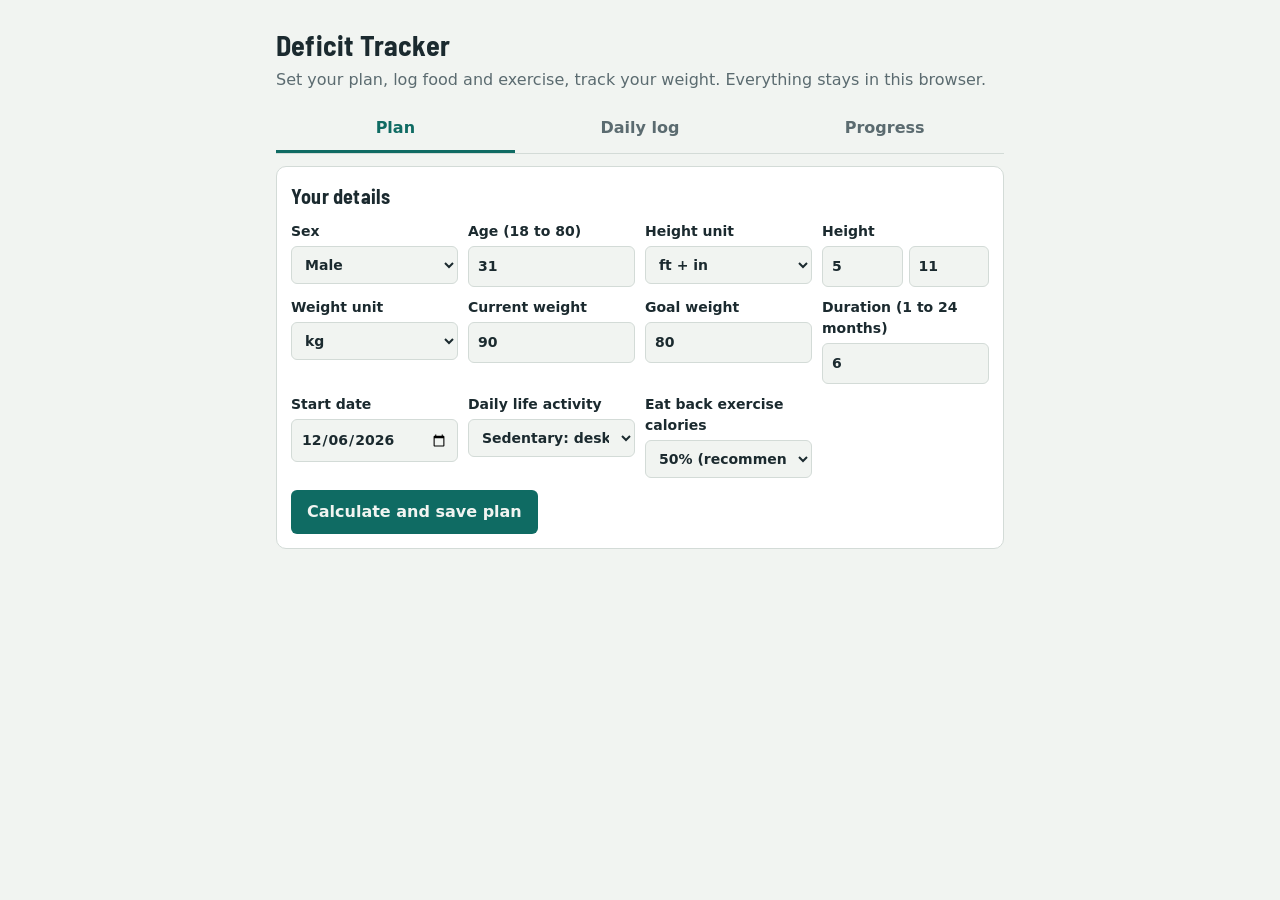
==== index.html @ 1edae93c "Add index.html for Calorie Tracker application with form for user details" ====
<!doctype html>
<html lang="en">
  <head>
    <meta charset="utf-8" />
    <meta
      name="viewport"
      content="width=device-width, initial-scale=1, viewport-fit=cover"
    />
    <title>Deficit Tracker</title>
    <link
      rel="stylesheet"
      href="https://fonts.googleapis.com/css2?family=Barlow+Semi+Condensed:wght@500;700&display=swap"
    />
    <link rel="stylesheet" href="Calorie Tracker.css" />
    <script src="Calorie Tracker.js" defer></script>
  </head>
  <body>
    <main>
      <h1>Deficit Tracker</h1>
      <p class="sub">
        Set your plan, log food and exercise, track your weight. Everything
        stays in this browser.
      </p>
      <nav role="tablist">
        <button role="tab" data-t="plan" aria-selected="true">Plan</button>
        <button role="tab" data-t="today" aria-selected="false">
          Daily log
        </button>
        <button role="tab" data-t="prog" aria-selected="false">Progress</button>
      </nav>

      <section id="plan">
        <form id="pf" class="card" novalidate>
          <h2>Your details</h2>
          <div class="grid">
            <label
              >Sex<select id="sex">
                <option value="m">Male</option>
                <option value="f">Female</option>
              </select></label
            >
            <label
              >Age (18 to 80)<input
                id="age"
                inputmode="numeric"
                step="1"
                value="31"
            /></label>
            <label
              >Height unit<select id="hu">
                <option value="ftin">ft + in</option>
                <option value="cm">cm</option>
              </select></label
            >
            <label
              >Height<span class="row"
                ><input
                  id="h1"
                  step="any"
                  value="5"
                  aria-label="feet or cm" /><input
                  id="h2"
                  step="any"
                  value="11"
                  aria-label="inches" /></span
            ></label>
            <label
              >Weight unit<select id="wu">
                <option value="kg">kg</option>
                <option value="lb">lb</option>
              </select></label
            >
            <label>Current weight<input id="wt" step="any" value="90" /></label>
            <label>Goal weight<input id="gw" step="any" value="80" /></label>
            <label
              >Duration (1 to 24 months)<input id="mo" step="1" value="6"
            /></label>
            <label>Start date<input id="sd" type="date" /></label>
            <label>Daily life activity<select id="act"></select></label>
            <label
              >Eat back exercise calories<select id="eat">
                <option value="0">0% (strict)</option>
                <option value="50" selected>50% (recommended)</option>
                <option value="100">100%</option>
              </select></label
            >
          </div>
          <div id="perr" class="err" hidden></div>
          <button class="btn" type="submit">Calculate and save plan</button>
        </form>
        <div id="pres"></div>
      </section>

      <section id="today" hidden></section>
      <section id="prog" hidden></section>
    </main>
  </body>
</html>
---- Calorie Tracker.css ----
:root {
  --bg: #f1f4f1;
  --card: #fff;
  --ink: #1b2a2f;
  --mut: #5b6b70;
  --acc: #0f6b63;
  --accsoft: #dcefec;
  --warn: #b93e0b;
  --warnsoft: #fbe6dc;
  --rule: #d3dbd7;
  --r: 10px;
  box-sizing: border-box;
  padding-top: env(safe-area-inset-top, 0px);
  padding-bottom: env(safe-area-inset-bottom, 0px);
}
@media (prefers-color-scheme: dark) {
  :root:not([data-theme="light"]) {
    --bg: #101a1c;
    --card: #172427;
    --ink: #e6efed;
    --mut: #98aaa8;
    --acc: #4fc1b4;
    --accsoft: #173b3a;
    --warn: #ff9a6b;
    --warnsoft: #3a2217;
    --rule: #2b3d40;
    color-scheme: dark;
  }
}
:root[data-theme="dark"] {
  --bg: #101a1c;
  --card: #172427;
  --ink: #e6efed;
  --mut: #98aaa8;
  --acc: #4fc1b4;
  --accsoft: #173b3a;
  --warn: #ff9a6b;
  --warnsoft: #3a2217;
  --rule: #2b3d40;
  color-scheme: dark;
}
* {
  box-sizing: border-box;
}
html {
  scroll-padding-top: env(safe-area-inset-top, 0px);
}
body {
  margin: 0;
  background: var(--bg);
  color: var(--ink);
  font:
    16px/1.5 system-ui,
    -apple-system,
    "Segoe UI",
    Roboto,
    sans-serif;
}
main {
  max-width: 760px;
  margin: 0 auto;
  padding: 16px;
}
h1,
h2,
.num {
  font-family: "Barlow Semi Condensed", "Arial Narrow", system-ui, sans-serif;
  letter-spacing: 0.2px;
}
h1 {
  font-size: 28px;
  margin: 8px 0 2px;
}
h2 {
  font-size: 20px;
  margin: 0 0 10px;
}
.sub {
  color: var(--mut);
  margin: 0 0 14px;
}
nav {
  display: flex;
  gap: 6px;
  margin: 12px 0;
  border-bottom: 1px solid var(--rule);
}
nav button {
  flex: 1;
  background: none;
  border: 0;
  border-bottom: 3px solid transparent;
  padding: 10px 4px;
  font: inherit;
  font-weight: 600;
  color: var(--mut);
  cursor: pointer;
}
nav button[aria-selected="true"] {
  color: var(--acc);
  border-bottom-color: var(--acc);
}
button:focus-visible,
input:focus-visible,
select:focus-visible {
  outline: 3px solid var(--acc);
  outline-offset: 1px;
}
.card {
  background: var(--card);
  border: 1px solid var(--rule);
  border-radius: var(--r);
  padding: 14px;
  margin-bottom: 14px;
}
.grid {
  display: grid;
  grid-template-columns: repeat(auto-fit, minmax(150px, 1fr));
  gap: 10px;
}
label {
  display: block;
  font-size: 14px;
  font-weight: 600;
}
input,
select {
  width: 100%;
  margin-top: 4px;
  padding: 9px;
  font: inherit;
  color: var(--ink);
  background: var(--bg);
  border: 1px solid var(--rule);
  border-radius: 6px;
}
.row {
  display: flex;
  gap: 6px;
}
.btn {
  background: var(--acc);
  color: var(--bg);
  border: 0;
  border-radius: 6px;
  padding: 10px 16px;
  font: inherit;
  font-weight: 700;
  cursor: pointer;
  margin-top: 12px;
}
.btn.alt {
  background: none;
  color: var(--ink);
  border: 1px solid var(--rule);
}
.btn.del {
  margin: 0;
  padding: 2px 8px;
  background: none;
  color: var(--warn);
  border: 1px solid var(--rule);
}
.err {
  background: var(--warnsoft);
  color: var(--warn);
  border-radius: 6px;
  padding: 8px 12px;
  margin-top: 10px;
}
.err ul {
  margin: 0;
  padding-left: 18px;
}
.note {
  background: var(--accsoft);
  border-radius: 6px;
  padding: 8px 12px;
  margin: 8px 0;
  font-size: 14px;
}
.note.w {
  background: var(--warnsoft);
  color: var(--warn);
}
table {
  width: 100%;
  border-collapse: collapse;
  font-size: 15px;
}
td,
th {
  padding: 6px 4px;
  border-bottom: 1px solid var(--rule);
  text-align: left;
  vertical-align: top;
}
td:last-child,
th:last-child {
  text-align: right;
}
.scroll {
  overflow-x: auto;
}
.hero {
  display: flex;
  align-items: baseline;
  gap: 10px;
  flex-wrap: wrap;
}
.big {
  font-size: 56px;
  line-height: 1;
  font-weight: 700;
  color: var(--acc);
}
.big.over {
  color: var(--warn);
}
.bar {
  height: 12px;
  background: var(--rule);
  border-radius: 6px;
  overflow: hidden;
  margin: 10px 0;
}
.bar i {
  display: block;
  height: 100%;
  background: var(--acc);
}
.bar i.over {
  background: var(--warn);
}
.mac {
  display: grid;
  grid-template-columns: repeat(3, 1fr);
  gap: 8px;
  margin-top: 8px;
  font-size: 14px;
}
.mut {
  color: var(--mut);
  font-size: 14px;
}
[hidden] {
  display: none !important;
}
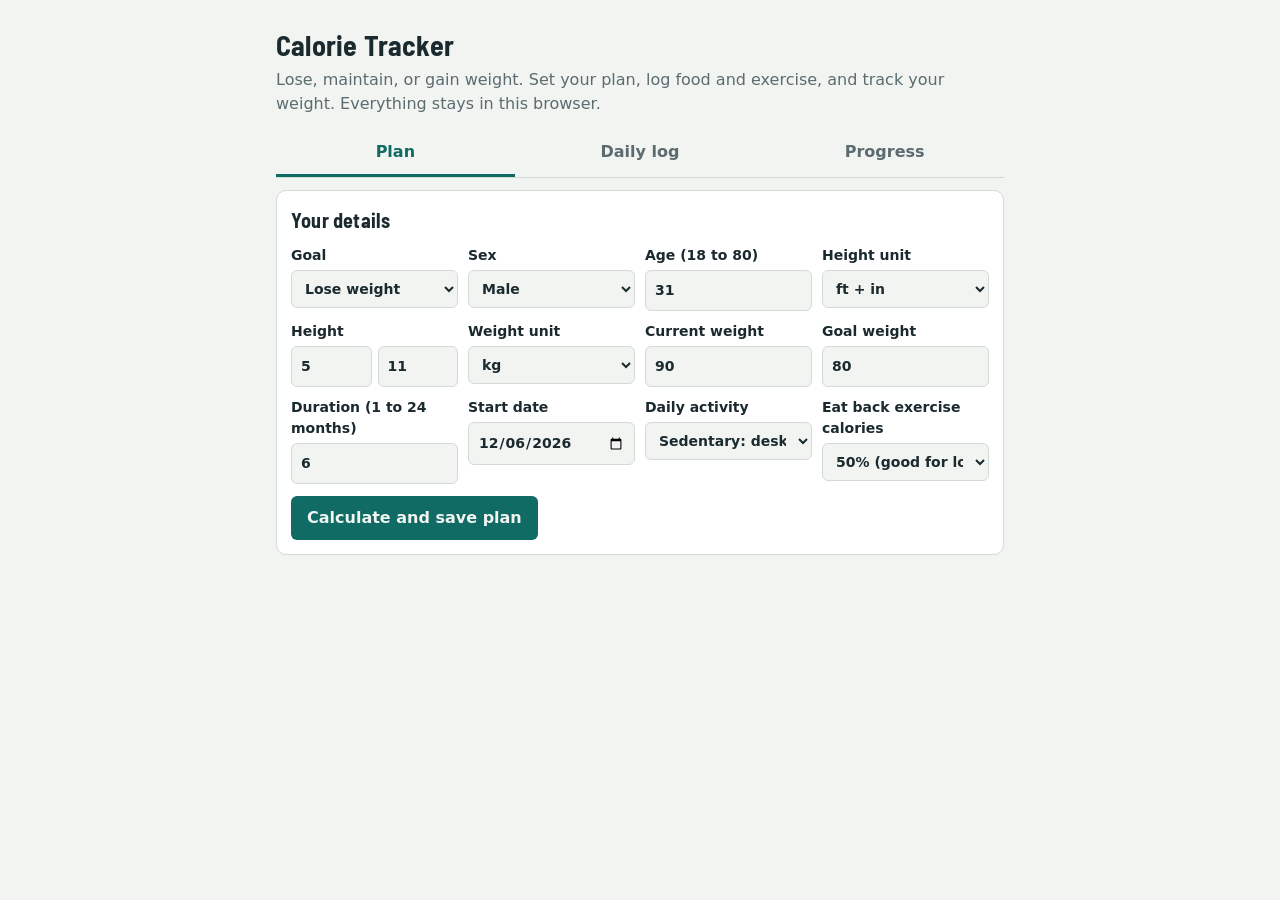
==== commit 86edfe7b: "Refactor calorie tracker application to support weight maintenance and gain goals; update README and" ====
--- a/index.html
+++ b/index.html
@@ -6,7 +6,7 @@
       name="viewport"
       content="width=device-width, initial-scale=1, viewport-fit=cover"
     />
-    <title>Deficit Tracker</title>
+    <title>Calorie Tracker</title>
     <link
       rel="stylesheet"
       href="https://fonts.googleapis.com/css2?family=Barlow+Semi+Condensed:wght@500;700&display=swap"
@@ -16,10 +16,10 @@
   </head>
   <body>
     <main>
-      <h1>Deficit Tracker</h1>
+      <h1>Calorie Tracker</h1>
       <p class="sub">
-        Set your plan, log food and exercise, track your weight. Everything
-        stays in this browser.
+        Lose, maintain, or gain weight. Set your plan, log food and exercise,
+        and track your weight. Everything stays in this browser.
       </p>
       <nav role="tablist">
         <button role="tab" data-t="plan" aria-selected="true">Plan</button>
@@ -33,6 +33,13 @@
         <form id="pf" class="card" novalidate>
           <h2>Your details</h2>
           <div class="grid">
+            <label
+              >Goal<select id="gl">
+                <option value="lose">Lose weight</option>
+                <option value="maintain">Maintain weight</option>
+                <option value="gain">Gain weight</option>
+              </select></label
+            >
             <label
               >Sex<select id="sex">
                 <option value="m">Male</option>
@@ -76,12 +83,12 @@
               >Duration (1 to 24 months)<input id="mo" step="1" value="6"
             /></label>
             <label>Start date<input id="sd" type="date" /></label>
-            <label>Daily life activity<select id="act"></select></label>
+            <label>Daily activity<select id="act"></select></label>
             <label
               >Eat back exercise calories<select id="eat">
                 <option value="0">0% (strict)</option>
-                <option value="50" selected>50% (recommended)</option>
-                <option value="100">100%</option>
+                <option value="50" selected>50% (good for losing)</option>
+                <option value="100">100% (good for gaining)</option>
               </select></label
             >
           </div>
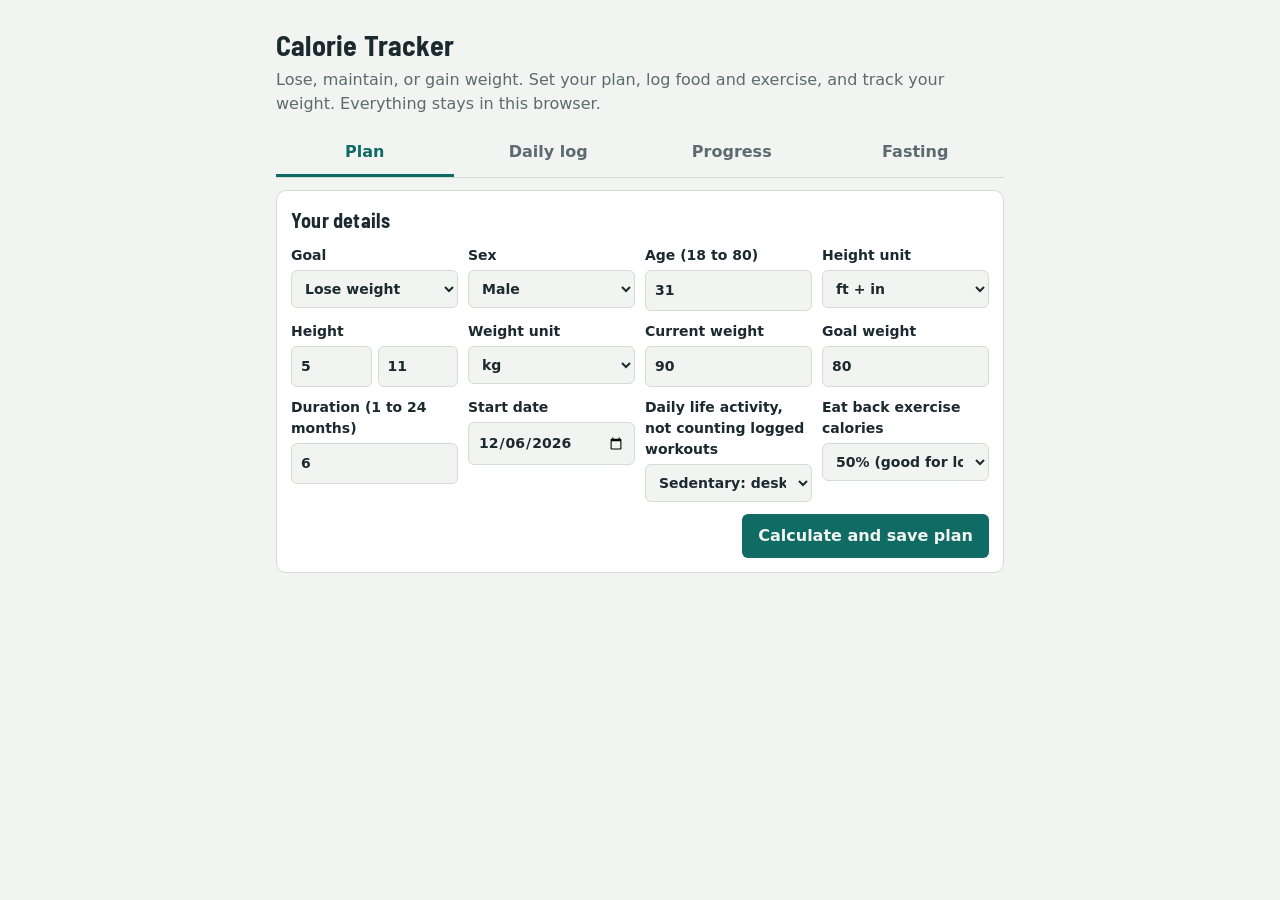
==== commit 1bd78e94: "Add fasting tracker functionality: implement fasting tab with safety check, target selection, and fa" ====
--- a/index.html
+++ b/index.html
@@ -27,6 +27,7 @@
           Daily log
         </button>
         <button role="tab" data-t="prog" aria-selected="false">Progress</button>
+        <button role="tab" data-t="fast" aria-selected="false">Fasting</button>
       </nav>
 
       <section id="plan">
@@ -83,7 +84,11 @@
               >Duration (1 to 24 months)<input id="mo" step="1" value="6"
             /></label>
             <label>Start date<input id="sd" type="date" /></label>
-            <label>Daily activity<select id="act"></select></label>
+            <label
+              >Daily life activity, not counting logged workouts<select
+                id="act"
+              ></select
+            ></label>
             <label
               >Eat back exercise calories<select id="eat">
                 <option value="0">0% (strict)</option>
@@ -100,6 +105,7 @@
 
       <section id="today" hidden></section>
       <section id="prog" hidden></section>
+      <section id="fast" hidden></section>
     </main>
   </body>
 </html>
--- a/Calorie Tracker.css
+++ b/Calorie Tracker.css
@@ -246,3 +246,8 @@
 [hidden] {
   display: none !important;
 }
+
+.btn:not(.del) {
+  display: block;
+  margin-left: auto;
+}
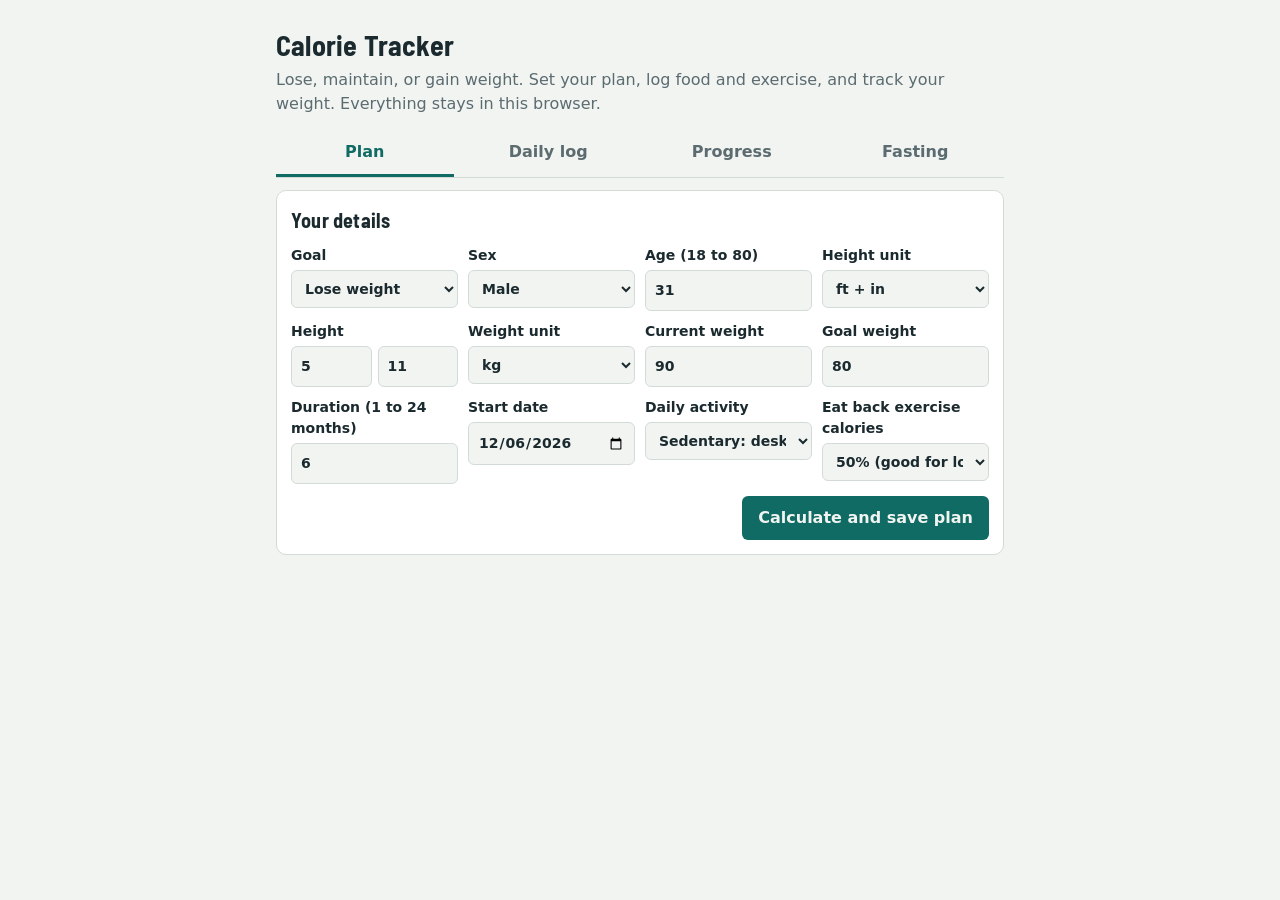
==== commit 9e95055e: "Simplify daily activity input in plan form: update label and remove unnecessary line breaks" ====
--- a/index.html
+++ b/index.html
@@ -84,11 +84,7 @@
               >Duration (1 to 24 months)<input id="mo" step="1" value="6"
             /></label>
             <label>Start date<input id="sd" type="date" /></label>
-            <label
-              >Daily life activity, not counting logged workouts<select
-                id="act"
-              ></select
-            ></label>
+            <label>Daily activity<select id="act"></select></label>
             <label
               >Eat back exercise calories<select id="eat">
                 <option value="0">0% (strict)</option>
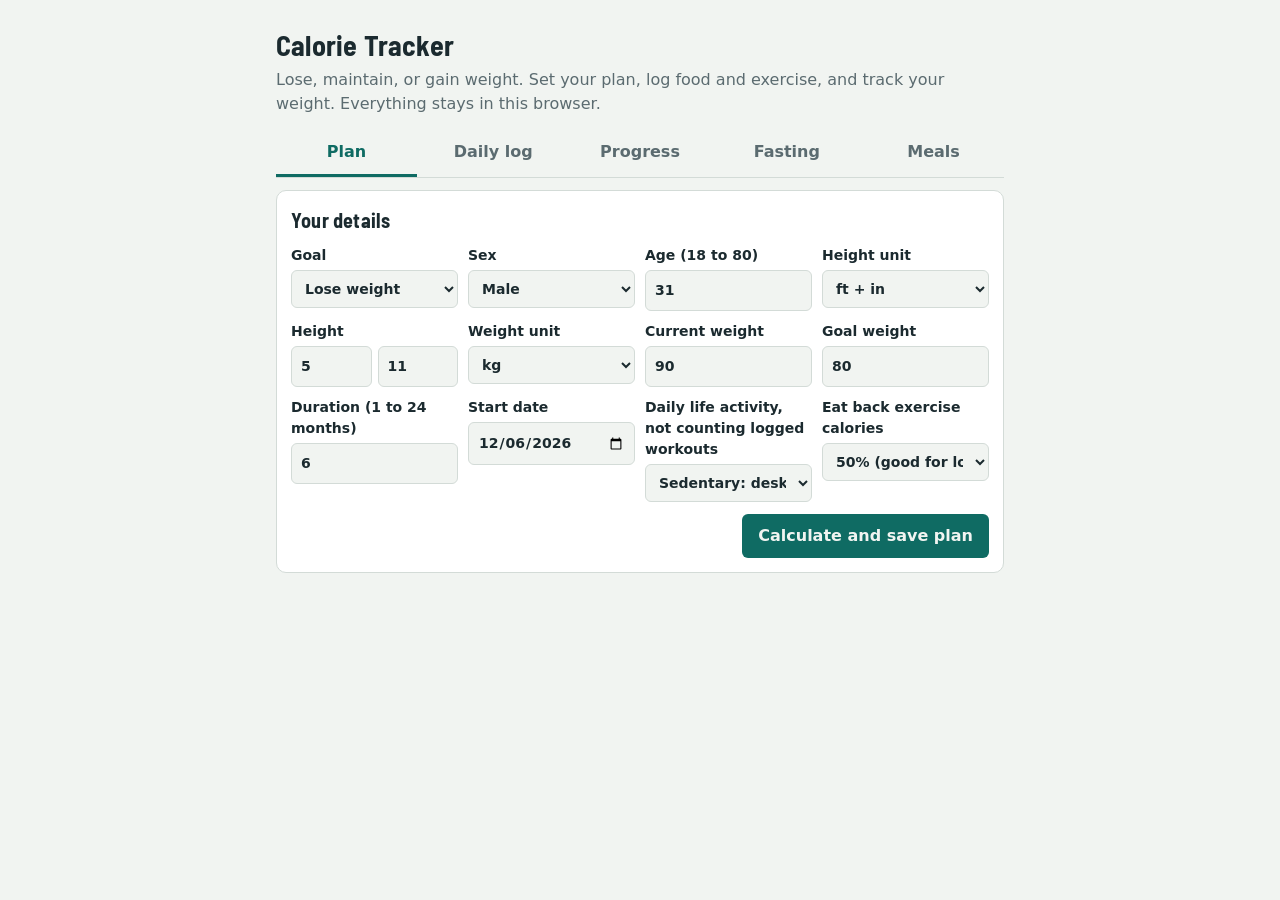
==== commit c04337f2: "reverted to previous version" ====
--- a/index.html
+++ b/index.html
@@ -28,6 +28,7 @@
         </button>
         <button role="tab" data-t="prog" aria-selected="false">Progress</button>
         <button role="tab" data-t="fast" aria-selected="false">Fasting</button>
+        <button role="tab" data-t="meals" aria-selected="false">Meals</button>
       </nav>
 
       <section id="plan">
@@ -84,7 +85,11 @@
               >Duration (1 to 24 months)<input id="mo" step="1" value="6"
             /></label>
             <label>Start date<input id="sd" type="date" /></label>
-            <label>Daily activity<select id="act"></select></label>
+            <label
+              >Daily life activity, not counting logged workouts<select
+                id="act"
+              ></select
+            ></label>
             <label
               >Eat back exercise calories<select id="eat">
                 <option value="0">0% (strict)</option>
@@ -102,6 +107,7 @@
       <section id="today" hidden></section>
       <section id="prog" hidden></section>
       <section id="fast" hidden></section>
+      <section id="meals" hidden></section>
     </main>
   </body>
 </html>
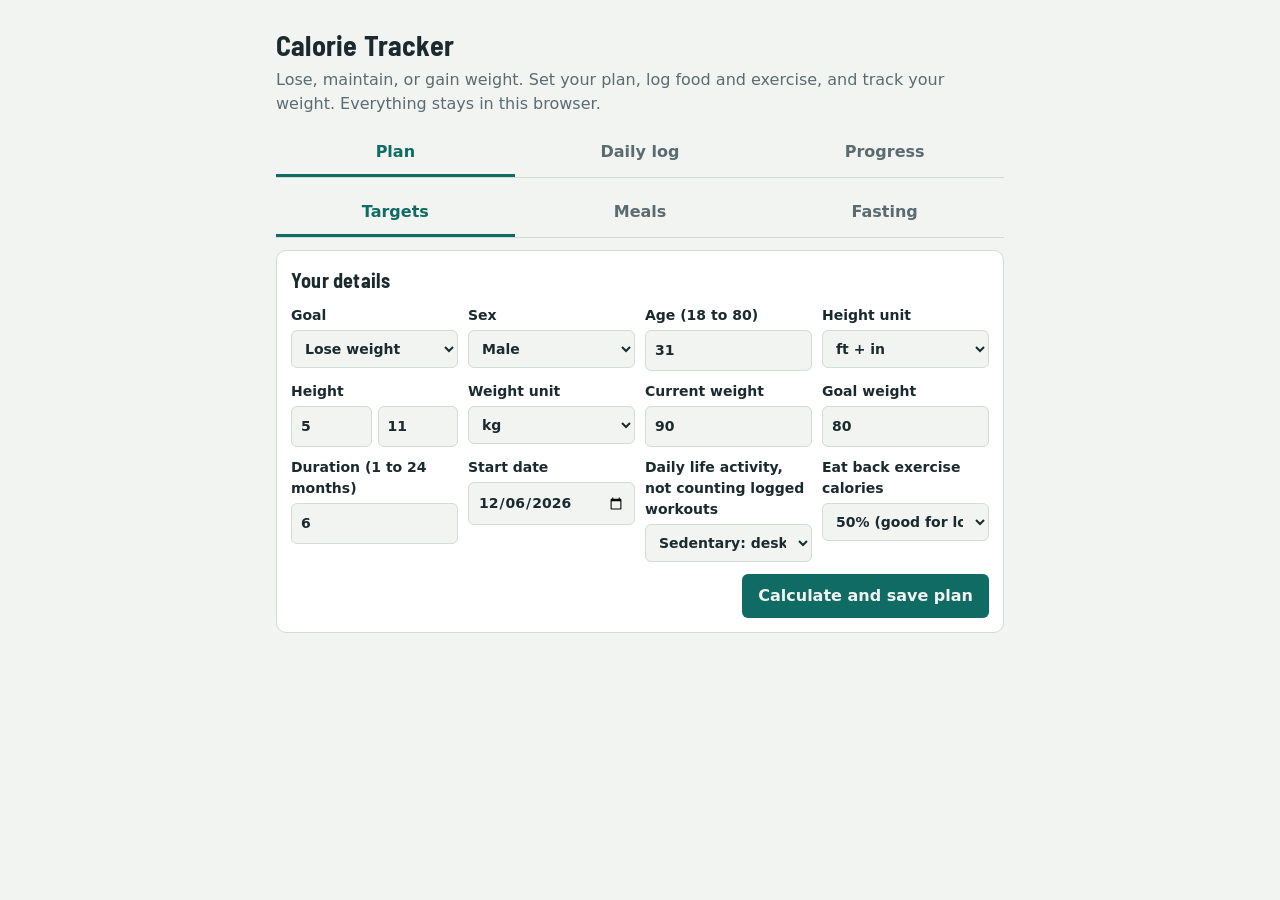
==== commit f564bce3: "Refactor tabs and sections in HTML: update navigation structure and clarify meal planning references" ====
--- a/index.html
+++ b/index.html
@@ -21,93 +21,104 @@
         Lose, maintain, or gain weight. Set your plan, log food and exercise,
         and track your weight. Everything stays in this browser.
       </p>
-      <nav role="tablist">
+      <nav id="tabs" role="tablist">
         <button role="tab" data-t="plan" aria-selected="true">Plan</button>
         <button role="tab" data-t="today" aria-selected="false">
           Daily log
         </button>
         <button role="tab" data-t="prog" aria-selected="false">Progress</button>
-        <button role="tab" data-t="fast" aria-selected="false">Fasting</button>
-        <button role="tab" data-t="meals" aria-selected="false">Meals</button>
       </nav>
 
       <section id="plan">
-        <form id="pf" class="card" novalidate>
-          <h2>Your details</h2>
-          <div class="grid">
-            <label
-              >Goal<select id="gl">
-                <option value="lose">Lose weight</option>
-                <option value="maintain">Maintain weight</option>
-                <option value="gain">Gain weight</option>
-              </select></label
-            >
-            <label
-              >Sex<select id="sex">
-                <option value="m">Male</option>
-                <option value="f">Female</option>
-              </select></label
-            >
-            <label
-              >Age (18 to 80)<input
-                id="age"
-                inputmode="numeric"
-                step="1"
-                value="31"
-            /></label>
-            <label
-              >Height unit<select id="hu">
-                <option value="ftin">ft + in</option>
-                <option value="cm">cm</option>
-              </select></label
-            >
-            <label
-              >Height<span class="row"
-                ><input
-                  id="h1"
-                  step="any"
-                  value="5"
-                  aria-label="feet or cm" /><input
-                  id="h2"
-                  step="any"
-                  value="11"
-                  aria-label="inches" /></span
-            ></label>
-            <label
-              >Weight unit<select id="wu">
-                <option value="kg">kg</option>
-                <option value="lb">lb</option>
-              </select></label
-            >
-            <label>Current weight<input id="wt" step="any" value="90" /></label>
-            <label>Goal weight<input id="gw" step="any" value="80" /></label>
-            <label
-              >Duration (1 to 24 months)<input id="mo" step="1" value="6"
-            /></label>
-            <label>Start date<input id="sd" type="date" /></label>
-            <label
-              >Daily life activity, not counting logged workouts<select
-                id="act"
-              ></select
-            ></label>
-            <label
-              >Eat back exercise calories<select id="eat">
-                <option value="0">0% (strict)</option>
-                <option value="50" selected>50% (good for losing)</option>
-                <option value="100">100% (good for gaining)</option>
-              </select></label
-            >
-          </div>
-          <div id="perr" class="err" hidden></div>
-          <button class="btn" type="submit">Calculate and save plan</button>
-        </form>
-        <div id="pres"></div>
+        <nav id="subtabs" role="tablist" aria-label="Plan sections">
+          <button role="tab" data-s="targets" aria-selected="true">
+            Targets
+          </button>
+          <button role="tab" data-s="meals" aria-selected="false">Meals</button>
+          <button role="tab" data-s="fast" aria-selected="false">
+            Fasting
+          </button>
+        </nav>
+        <div id="ptargets">
+          <form id="pf" class="card" novalidate>
+            <h2>Your details</h2>
+            <div class="grid">
+              <label
+                >Goal<select id="gl">
+                  <option value="lose">Lose weight</option>
+                  <option value="maintain">Maintain weight</option>
+                  <option value="gain">Gain weight</option>
+                </select></label
+              >
+              <label
+                >Sex<select id="sex">
+                  <option value="m">Male</option>
+                  <option value="f">Female</option>
+                </select></label
+              >
+              <label
+                >Age (18 to 80)<input
+                  id="age"
+                  inputmode="numeric"
+                  step="1"
+                  value="31"
+              /></label>
+              <label
+                >Height unit<select id="hu">
+                  <option value="ftin">ft + in</option>
+                  <option value="cm">cm</option>
+                </select></label
+              >
+              <label
+                >Height<span class="row"
+                  ><input
+                    id="h1"
+                    step="any"
+                    value="5"
+                    aria-label="feet or cm" /><input
+                    id="h2"
+                    step="any"
+                    value="11"
+                    aria-label="inches" /></span
+              ></label>
+              <label
+                >Weight unit<select id="wu">
+                  <option value="kg">kg</option>
+                  <option value="lb">lb</option>
+                </select></label
+              >
+              <label
+                >Current weight<input id="wt" step="any" value="90"
+              /></label>
+              <label>Goal weight<input id="gw" step="any" value="80" /></label>
+              <label
+                >Duration (1 to 24 months)<input id="mo" step="1" value="6"
+              /></label>
+              <label>Start date<input id="sd" type="date" /></label>
+              <label
+                >Daily life activity, not counting logged workouts<select
+                  id="act"
+                ></select
+              ></label>
+              <label
+                >Eat back exercise calories<select id="eat">
+                  <option value="0">0% (strict)</option>
+                  <option value="50" selected>50% (good for losing)</option>
+                  <option value="100">100% (good for gaining)</option>
+                </select></label
+              >
+            </div>
+            <div id="perr" class="err" hidden></div>
+            <button class="btn" type="submit">Calculate and save plan</button>
+          </form>
+          <div id="pres"></div>
+        </div>
+        <div id="meals" hidden></div>
+        <div id="fast" hidden></div>
       </section>
 
       <section id="today" hidden></section>
       <section id="prog" hidden></section>
-      <section id="fast" hidden></section>
-      <section id="meals" hidden></section>
     </main>
   </body>
 </html>
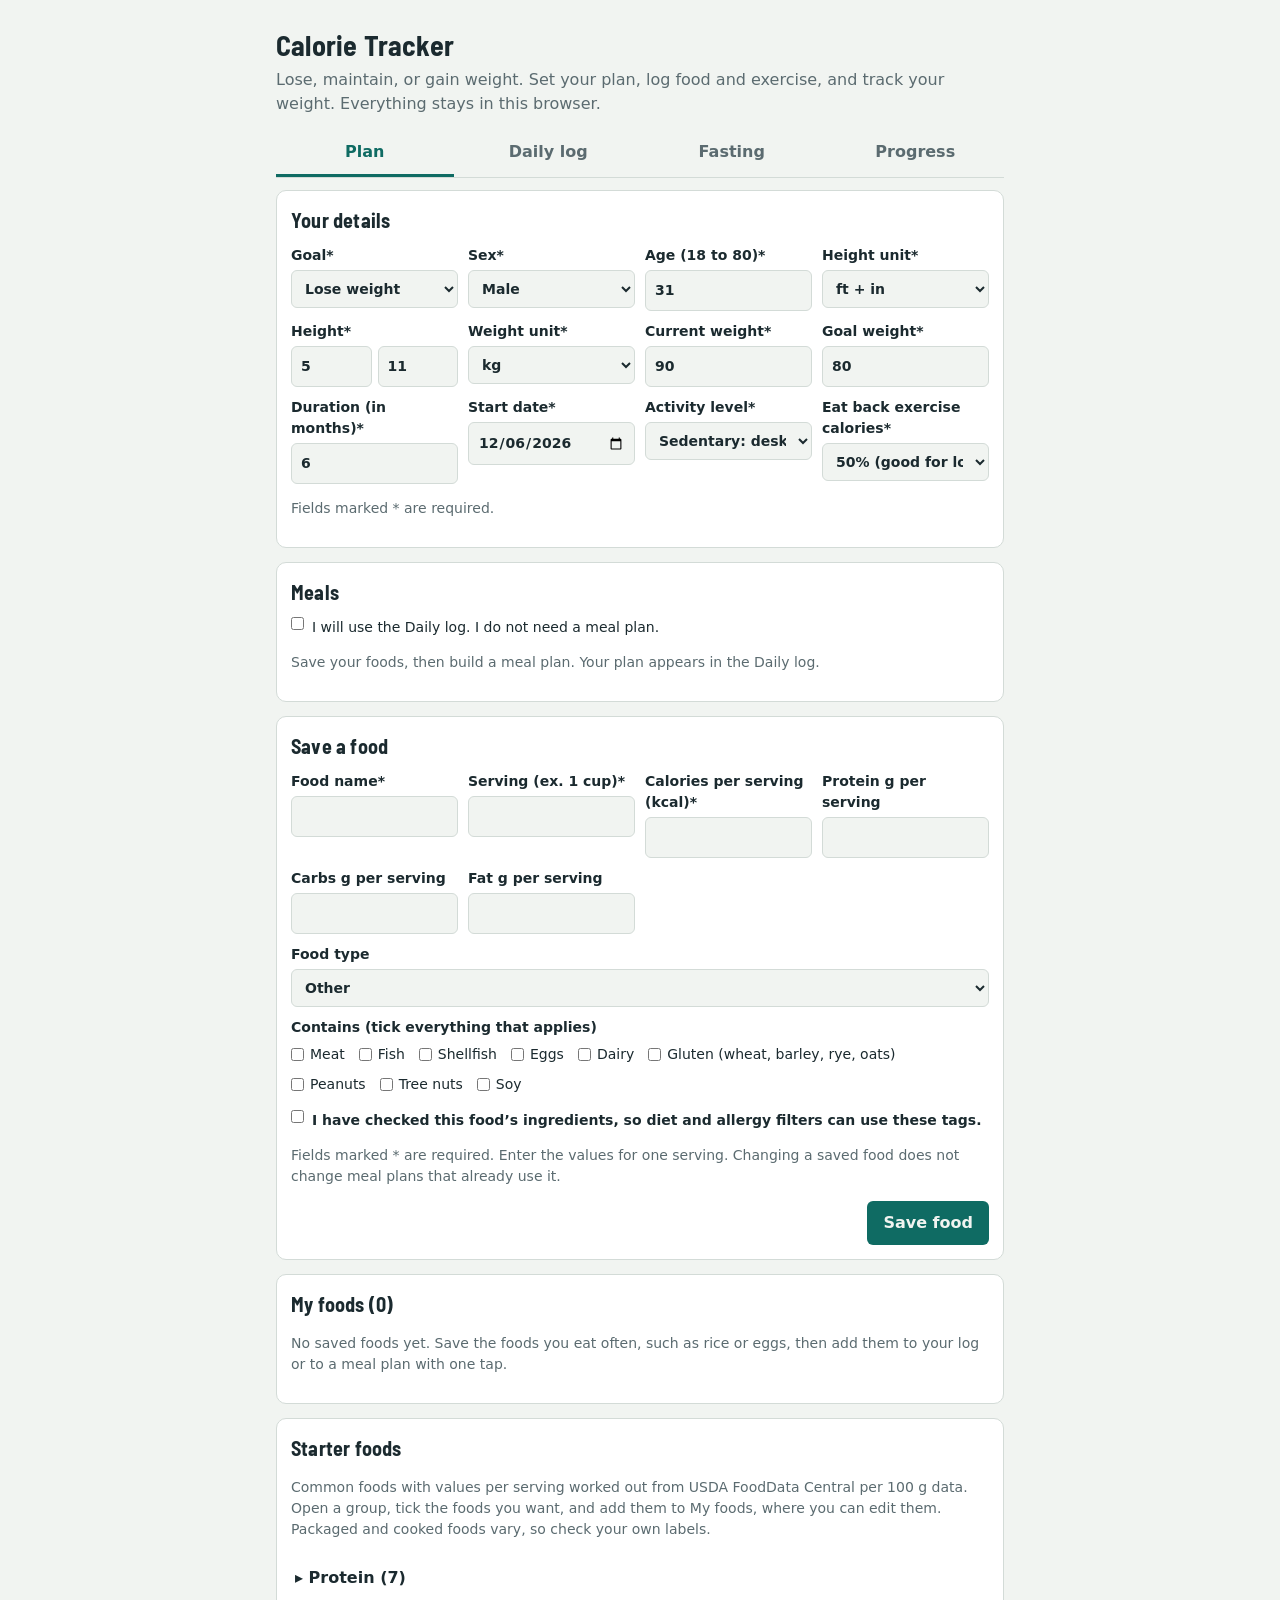
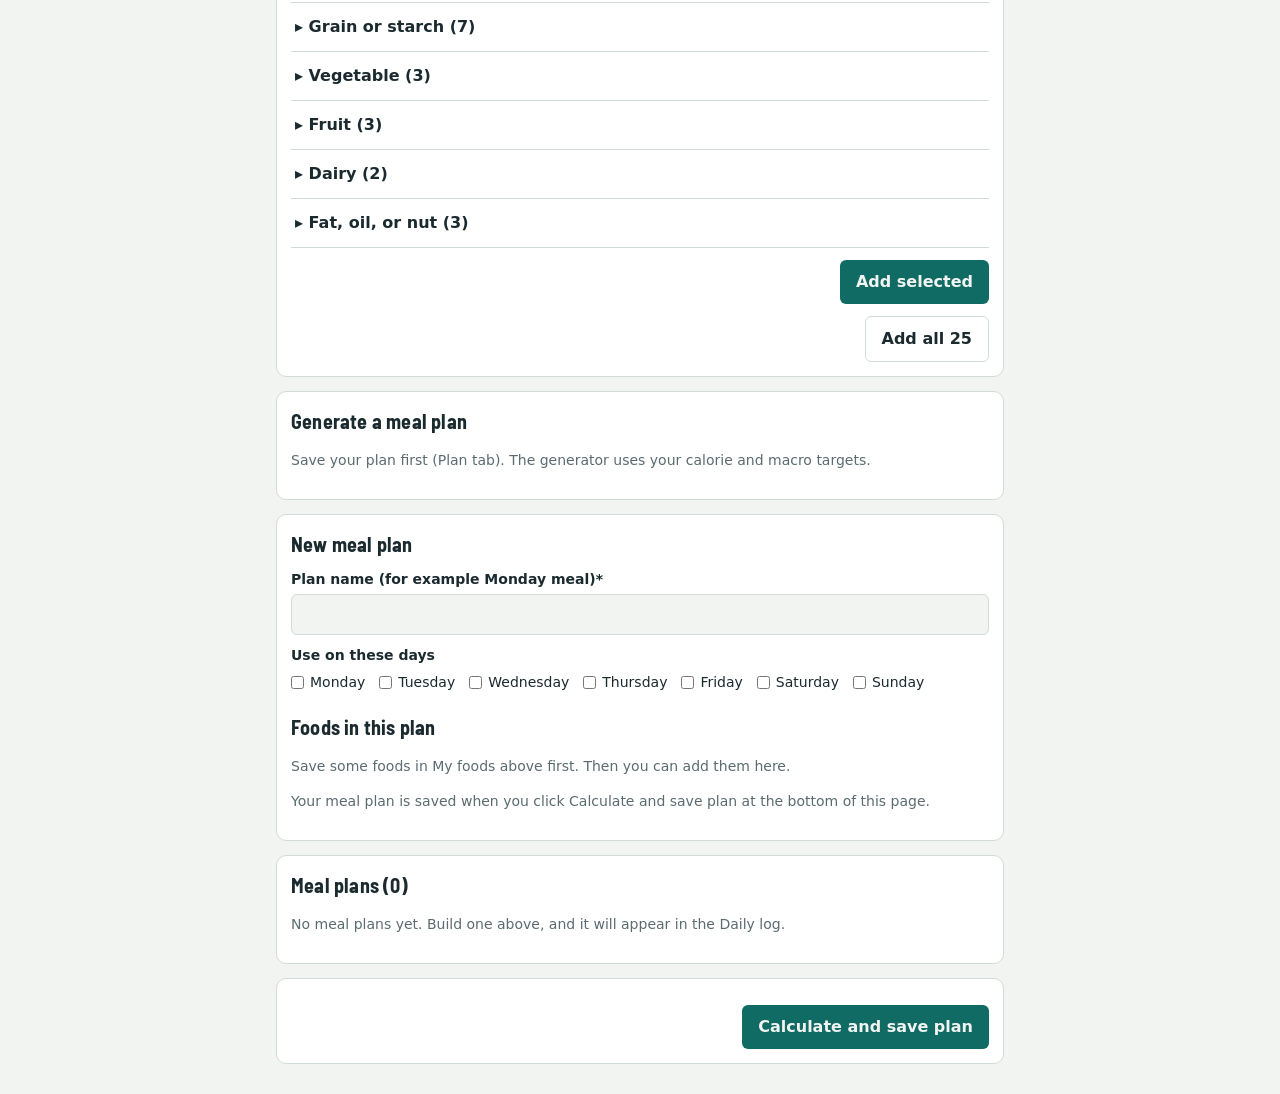
==== commit 03419dbb: "Update README and HTML structure to reflect new app tabs and features - Changed the app's tab struct" ====
--- a/index.html
+++ b/index.html
@@ -26,99 +26,90 @@
         <button role="tab" data-t="today" aria-selected="false">
           Daily log
         </button>
+        <button role="tab" data-t="fast" aria-selected="false">Fasting</button>
         <button role="tab" data-t="prog" aria-selected="false">Progress</button>
       </nav>
 
       <section id="plan">
-        <nav id="subtabs" role="tablist" aria-label="Plan sections">
-          <button role="tab" data-s="targets" aria-selected="true">
-            Targets
+        <form id="pf" class="card" novalidate>
+          <h2>Your details</h2>
+          <div class="grid">
+            <label
+              >Goal*<select id="gl">
+                <option value="lose">Lose weight</option>
+                <option value="maintain">Maintain weight</option>
+                <option value="gain">Gain weight</option>
+              </select></label
+            >
+            <label
+              >Sex*<select id="sex">
+                <option value="m">Male</option>
+                <option value="f">Female</option>
+              </select></label
+            >
+            <label
+              >Age (18 to 80)*<input
+                id="age"
+                inputmode="numeric"
+                step="1"
+                value="31"
+            /></label>
+            <label
+              >Height unit*<select id="hu">
+                <option value="ftin">ft + in</option>
+                <option value="cm">cm</option>
+              </select></label
+            >
+            <label
+              >Height*<span class="row"
+                ><input
+                  id="h1"
+                  step="any"
+                  value="5"
+                  aria-label="feet or cm" /><input
+                  id="h2"
+                  step="any"
+                  value="11"
+                  aria-label="inches" /></span
+            ></label>
+            <label
+              >Weight unit*<select id="wu">
+                <option value="kg">kg</option>
+                <option value="lb">lb</option>
+              </select></label
+            >
+            <label
+              >Current weight*<input id="wt" step="any" value="90"
+            /></label>
+            <label>Goal weight*<input id="gw" step="any" value="80" /></label>
+            <label
+              >Duration (in months)*<input id="mo" step="1" value="6"
+            /></label>
+            <label>Start date*<input id="sd" type="date" /></label>
+            <label>Activity level*<select id="act"></select></label>
+            <label
+              >Eat back exercise calories*<select id="eat">
+                <option value="0">0% (strict)</option>
+                <option value="50" selected>50% (good for losing)</option>
+                <option value="100">100% (good for gaining)</option>
+              </select></label
+            >
+          </div>
+          <p class="mut">Fields marked * are required.</p>
+        </form>
+        <div id="meals"></div>
+        <div class="card">
+          <div id="perr" class="err" hidden></div>
+          <button class="btn" type="submit" form="pf">
+            Calculate and save plan
           </button>
-          <button role="tab" data-s="meals" aria-selected="false">Meals</button>
-          <button role="tab" data-s="fast" aria-selected="false">
-            Fasting
-          </button>
-        </nav>
-        <div id="ptargets">
-          <form id="pf" class="card" novalidate>
-            <h2>Your details</h2>
-            <div class="grid">
-              <label
-                >Goal<select id="gl">
-                  <option value="lose">Lose weight</option>
-                  <option value="maintain">Maintain weight</option>
-                  <option value="gain">Gain weight</option>
-                </select></label
-              >
-              <label
-                >Sex<select id="sex">
-                  <option value="m">Male</option>
-                  <option value="f">Female</option>
-                </select></label
-              >
-              <label
-                >Age (18 to 80)<input
-                  id="age"
-                  inputmode="numeric"
-                  step="1"
-                  value="31"
-              /></label>
-              <label
-                >Height unit<select id="hu">
-                  <option value="ftin">ft + in</option>
-                  <option value="cm">cm</option>
-                </select></label
-              >
-              <label
-                >Height<span class="row"
-                  ><input
-                    id="h1"
-                    step="any"
-                    value="5"
-                    aria-label="feet or cm" /><input
-                    id="h2"
-                    step="any"
-                    value="11"
-                    aria-label="inches" /></span
-              ></label>
-              <label
-                >Weight unit<select id="wu">
-                  <option value="kg">kg</option>
-                  <option value="lb">lb</option>
-                </select></label
-              >
-              <label
-                >Current weight<input id="wt" step="any" value="90"
-              /></label>
-              <label>Goal weight<input id="gw" step="any" value="80" /></label>
-              <label
-                >Duration (1 to 24 months)<input id="mo" step="1" value="6"
-              /></label>
-              <label>Start date<input id="sd" type="date" /></label>
-              <label
-                >Daily life activity, not counting logged workouts<select
-                  id="act"
-                ></select
-              ></label>
-              <label
-                >Eat back exercise calories<select id="eat">
-                  <option value="0">0% (strict)</option>
-                  <option value="50" selected>50% (good for losing)</option>
-                  <option value="100">100% (good for gaining)</option>
-                </select></label
-              >
-            </div>
-            <div id="perr" class="err" hidden></div>
-            <button class="btn" type="submit">Calculate and save plan</button>
-          </form>
-          <div id="pres"></div>
         </div>
-        <div id="meals" hidden></div>
-        <div id="fast" hidden></div>
       </section>
 
       <section id="today" hidden></section>
+      <section id="fast" hidden></section>
       <section id="prog" hidden></section>
+      <div id="modal" hidden></div>
     </main>
   </body>
 </html>
